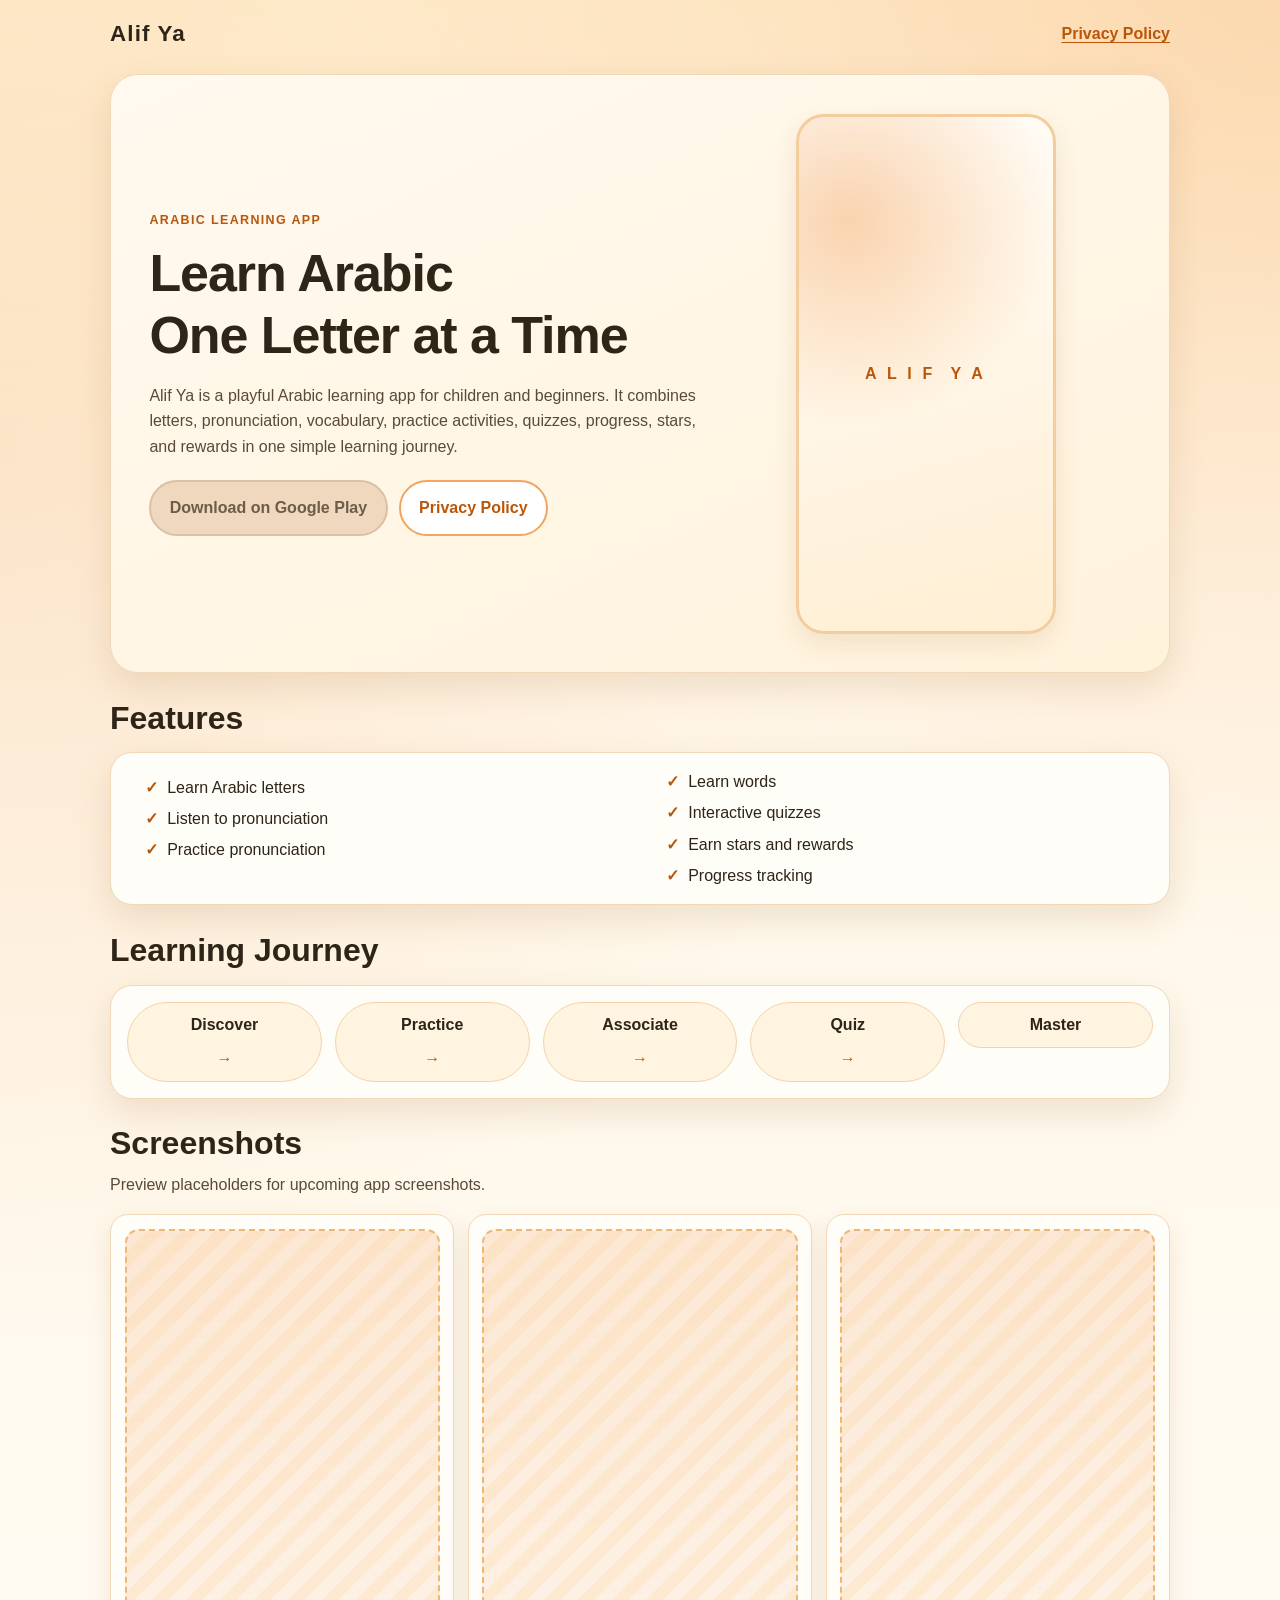
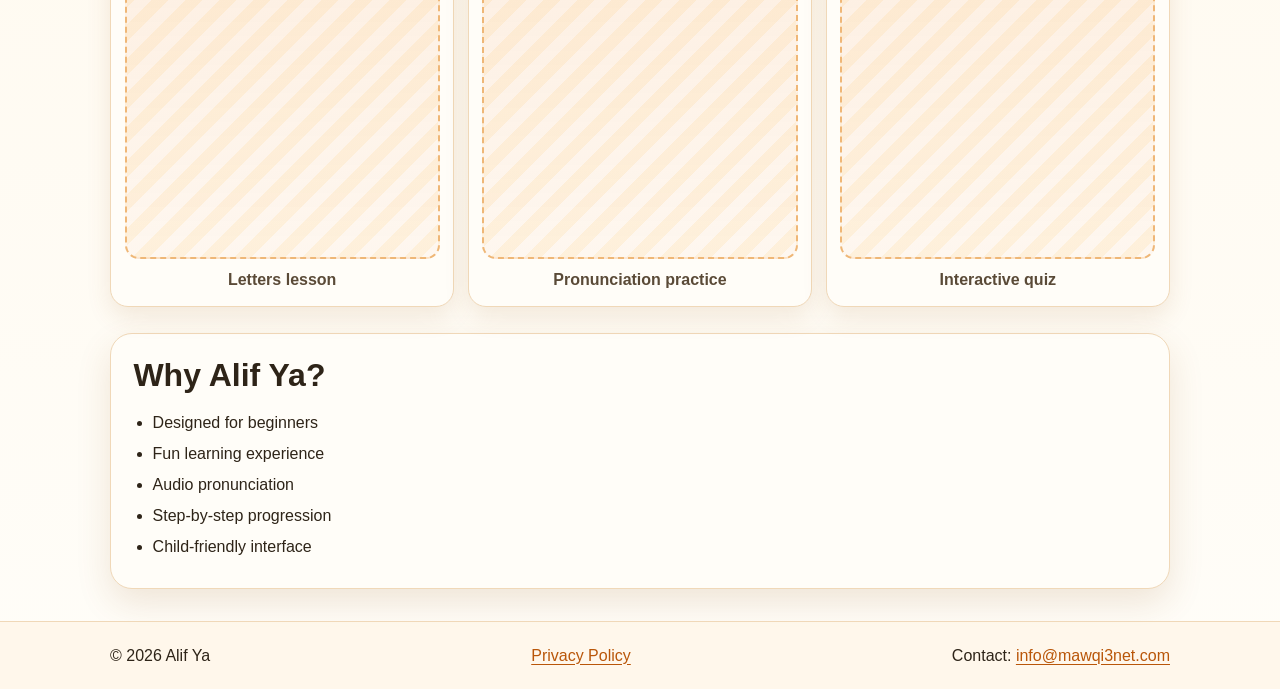
==== index.html @ b018ef52 "Create Alif Ya marketing website" ====
<!doctype html>
<html lang="en">
  <head>
    <meta charset="UTF-8" />
    <meta name="viewport" content="width=device-width, initial-scale=1" />
    <title>Alif Ya | Learn Arabic One Letter at a Time</title>
    <meta
      name="description"
      content="Alif Ya is a playful Arabic learning app for children and beginners with letters, pronunciation, words, quizzes, progress tracking, and rewards."
    />
    <meta name="robots" content="index, follow" />
    <link rel="canonical" href="https://alifya.mawqi3net.com/" />
    <link rel="icon" href="favicon.ico" sizes="any" />

    <meta property="og:type" content="website" />
    <meta property="og:title" content="Alif Ya | Learn Arabic One Letter at a Time" />
    <meta
      property="og:description"
      content="A friendly Arabic learning app for children and beginners with pronunciation, practice, quizzes, and rewards."
    />
    <meta property="og:url" content="https://alifya.mawqi3net.com/" />
    <meta property="og:site_name" content="Alif Ya" />

    <meta name="twitter:card" content="summary" />
    <meta name="twitter:title" content="Alif Ya | Learn Arabic One Letter at a Time" />
    <meta
      name="twitter:description"
      content="Learn Arabic through letters, words, pronunciation, and fun quizzes with Alif Ya."
    />

    <script type="application/ld+json">
      {
        "@context": "https://schema.org",
        "@type": "Organization",
        "name": "Alif Ya",
        "url": "https://alifya.mawqi3net.com/",
        "email": "info@mawqi3net.com"
      }
    </script>

    <link rel="stylesheet" href="styles.css" />
  </head>
  <body>
    <a class="skip-link" href="#main-content">Skip to main content</a>

    <header class="site-header" aria-label="Site header">
      <div class="container header-inner">
        <p class="brand">Alif Ya</p>
        <nav aria-label="Primary">
          <a class="text-link" href="privacy-policy/">Privacy Policy</a>
        </nav>
      </div>
    </header>

    <main id="main-content">
      <section class="hero container" aria-labelledby="hero-title">
        <div class="hero-grid">
          <div>
            <p class="eyebrow">Arabic Learning App</p>
            <h1 id="hero-title">Learn Arabic<br />One Letter at a Time</h1>
            <p class="hero-copy">
              Alif Ya is a playful Arabic learning app for children and beginners. It combines
              letters, pronunciation, vocabulary, practice activities, quizzes, progress, stars,
              and rewards in one simple learning journey.
            </p>
            <div class="cta-row" aria-label="Primary actions">
              <!-- Replace href="#" with the final Google Play URL when it becomes publicly available. -->
              <a class="button button-primary button-disabled" href="#" aria-disabled="true"
                >Download on Google Play</a
              >
              <a class="button button-secondary" href="privacy-policy/">Privacy Policy</a>
            </div>
          </div>
          <div class="hero-art" aria-hidden="true">
            <div class="phone-mockup">
              <p>A L I F&nbsp;&nbsp;Y A</p>
            </div>
          </div>
        </div>
      </section>

      <section class="section container" aria-labelledby="features-title">
        <h2 id="features-title">Features</h2>
        <ul class="feature-grid">
          <li>Learn Arabic letters</li>
          <li>Listen to pronunciation</li>
          <li>Practice pronunciation</li>
          <li>Learn words</li>
          <li>Interactive quizzes</li>
          <li>Earn stars and rewards</li>
          <li>Progress tracking</li>
        </ul>
      </section>

      <section class="section container" aria-labelledby="journey-title">
        <h2 id="journey-title">Learning Journey</h2>
        <ol class="journey-flow" aria-label="Learning journey flow">
          <li>Discover</li>
          <li>Practice</li>
          <li>Associate</li>
          <li>Quiz</li>
          <li>Master</li>
        </ol>
      </section>

      <section class="section container" aria-labelledby="screenshots-title">
        <h2 id="screenshots-title">Screenshots</h2>
        <p class="section-copy">Preview placeholders for upcoming app screenshots.</p>
        <div class="shots-grid">
          <figure class="shot-card">
            <div class="shot-placeholder" role="img" aria-label="Lesson screen placeholder"></div>
            <figcaption>Letters lesson</figcaption>
          </figure>
          <figure class="shot-card">
            <div
              class="shot-placeholder"
              role="img"
              aria-label="Pronunciation practice screen placeholder"
            ></div>
            <figcaption>Pronunciation practice</figcaption>
          </figure>
          <figure class="shot-card">
            <div class="shot-placeholder" role="img" aria-label="Quiz screen placeholder"></div>
            <figcaption>Interactive quiz</figcaption>
          </figure>
        </div>
      </section>

      <section class="section container" aria-labelledby="why-title">
        <div class="card">
          <h2 id="why-title">Why Alif Ya?</h2>
          <ul class="privacy-list">
            <li>Designed for beginners</li>
            <li>Fun learning experience</li>
            <li>Audio pronunciation</li>
            <li>Step-by-step progression</li>
            <li>Child-friendly interface</li>
          </ul>
        </div>
      </section>
    </main>

    <footer class="site-footer">
      <div class="container footer-inner">
        <p>&copy; 2026 Alif Ya</p>
        <p><a href="privacy-policy/">Privacy Policy</a></p>
        <p>Contact: <a href="mailto:info@mawqi3net.com">info@mawqi3net.com</a></p>
      </div>
    </footer>
  </body>
</html>
---- styles.css ----
:root {
  --cream: #fff7e8;
  --cream-strong: #ffefd1;
  --orange: #e77c22;
  --orange-deep: #b95609;
  --orange-soft: #f3a45f;
  --ink: #2e2418;
  --ink-soft: #5a4a37;
  --card: #fffdf8;
  --border: #f0d8b8;
  --focus: #0f6d60;
  --shadow: 0 14px 35px rgba(145, 87, 30, 0.14);
  --shadow-soft: 0 10px 25px rgba(145, 87, 30, 0.12);
  --radius: 22px;
}

* {
  box-sizing: border-box;
}

html,
body {
  margin: 0;
  padding: 0;
}

body {
  font-family: "Trebuchet MS", "Segoe UI", "Gill Sans", "Verdana", sans-serif;
  color: var(--ink);
  background:
    radial-gradient(circle at 100% 0%, rgba(243, 164, 95, 0.3), transparent 36%),
    radial-gradient(circle at 0% 20%, rgba(231, 124, 34, 0.14), transparent 40%),
    linear-gradient(180deg, var(--cream-strong) 0%, var(--cream) 26%, #fffdf8 100%);
  line-height: 1.6;
}

a {
  color: var(--orange-deep);
  text-underline-offset: 3px;
}

a:focus-visible,
button:focus-visible {
  outline: 3px solid var(--focus);
  outline-offset: 3px;
  border-radius: 8px;
}

.skip-link {
  position: absolute;
  left: 0.5rem;
  top: -100%;
  background: #ffffff;
  color: var(--ink);
  padding: 0.65rem 0.9rem;
  border-radius: 0.7rem;
  box-shadow: var(--shadow);
  z-index: 1000;
}

.skip-link:focus {
  top: 0.5rem;
}

.container {
  width: min(1060px, 92vw);
  margin: 0 auto;
}

.site-header {
  padding: 1rem 0;
}

.header-inner {
  display: flex;
  align-items: center;
  justify-content: space-between;
  gap: 1rem;
}

.brand {
  margin: 0;
  font-size: 1.4rem;
  font-weight: 800;
  letter-spacing: 0.05em;
}

.text-link {
  font-weight: 600;
}

.hero {
  background: linear-gradient(155deg, #fff9ef 0%, #fff3dc 100%);
  border: 1px solid var(--border);
  box-shadow: var(--shadow);
  border-radius: calc(var(--radius) + 6px);
  padding: 2rem 1.1rem;
  margin-top: 0.4rem;
  animation: rise 520ms ease-out;
}

.hero-grid {
  display: grid;
  gap: 1rem;
}

.eyebrow {
  margin: 0;
  text-transform: uppercase;
  letter-spacing: 0.11em;
  font-size: 0.78rem;
  font-weight: 700;
  color: var(--orange-deep);
}

h1,
h2 {
  line-height: 1.2;
  margin: 0;
}

h1 {
  margin-top: 0.65rem;
  font-size: clamp(2rem, 7vw, 3.25rem);
  letter-spacing: -0.02em;
}

h2 {
  font-size: clamp(1.45rem, 4vw, 2rem);
}

.hero-copy {
  margin-top: 1rem;
  color: var(--ink-soft);
  max-width: 67ch;
}

.cta-row {
  margin-top: 1.3rem;
  display: flex;
  flex-direction: column;
  gap: 0.7rem;
}

.button {
  display: inline-flex;
  justify-content: center;
  align-items: center;
  border-radius: 999px;
  padding: 0.82rem 1.15rem;
  font-weight: 700;
  text-decoration: none;
  border: 2px solid transparent;
  transition: transform 140ms ease, box-shadow 140ms ease;
}

.button:hover {
  transform: translateY(-1px);
}

.button-primary {
  color: #ffffff;
  background: linear-gradient(135deg, var(--orange) 0%, var(--orange-deep) 100%);
  box-shadow: 0 10px 24px rgba(183, 86, 9, 0.28);
}

.button-secondary {
  border-color: var(--orange-soft);
  background: #ffffff;
  color: var(--orange-deep);
}

.button-disabled {
  background: #efd8be;
  color: #6d5c49;
  border-color: #dac1a5;
  box-shadow: none;
  pointer-events: none;
  cursor: not-allowed;
}

.section {
  margin-top: 1.6rem;
}

.feature-grid,
.privacy-list {
  margin: 0.95rem 0 0;
  padding-left: 1.2rem;
}

.feature-grid li,
.privacy-list li {
  margin: 0.35rem 0;
}

.feature-grid {
  background: var(--card);
  border: 1px solid var(--border);
  border-radius: var(--radius);
  box-shadow: var(--shadow);
  padding: 1rem 1rem 1rem 2rem;
}

.feature-grid li {
  list-style: none;
  position: relative;
  padding-left: 0.15rem;
  break-inside: avoid;
}

.feature-grid li::before {
  content: "✓";
  color: var(--orange-deep);
  font-weight: 800;
  margin-right: 0.55rem;
}

.section-copy {
  margin-top: 0.6rem;
  color: var(--ink-soft);
}

.card {
  background: var(--card);
  border: 1px solid var(--border);
  border-radius: var(--radius);
  box-shadow: var(--shadow);
  padding: 1.15rem;
}

.card p {
  color: var(--ink-soft);
  margin: 0.75rem 0 0;
}

.journey-flow {
  margin: 0.95rem 0 0;
  padding: 1rem;
  list-style: none;
  background: var(--card);
  border: 1px solid var(--border);
  border-radius: var(--radius);
  box-shadow: var(--shadow);
  display: grid;
  gap: 0.5rem;
}

.journey-flow li {
  text-align: center;
  font-weight: 700;
  background: #fff4df;
  border: 1px solid #f2d3ad;
  border-radius: 999px;
  padding: 0.6rem 0.8rem;
}

.journey-flow li:not(:last-child)::after {
  content: "↓";
  display: block;
  color: var(--orange-deep);
  margin-top: 0.45rem;
  font-size: 1rem;
}

.hero-art {
  display: grid;
  place-items: center;
}

.phone-mockup {
  width: min(260px, 78%);
  aspect-ratio: 10 / 20;
  border-radius: 28px;
  border: 3px solid #f3cd9e;
  background:
    radial-gradient(circle at 20% 20%, rgba(243, 164, 95, 0.45), transparent 45%),
    linear-gradient(165deg, #fffdf9, #ffefd4);
  box-shadow: var(--shadow-soft);
  display: grid;
  place-items: center;
}

.phone-mockup p {
  margin: 0;
  color: var(--orange-deep);
  font-weight: 800;
  letter-spacing: 0.2em;
}

.shots-grid {
  margin-top: 1rem;
  display: grid;
  gap: 0.85rem;
}

.shot-card {
  margin: 0;
  background: var(--card);
  border: 1px solid var(--border);
  box-shadow: var(--shadow-soft);
  border-radius: 18px;
  padding: 0.85rem;
}

.shot-placeholder {
  width: 100%;
  aspect-ratio: 9 / 18;
  border-radius: 14px;
  border: 2px dashed #efb777;
  background:
    linear-gradient(180deg, rgba(243, 164, 95, 0.25), rgba(243, 164, 95, 0.08)),
    repeating-linear-gradient(
      -45deg,
      rgba(255, 255, 255, 0.5),
      rgba(255, 255, 255, 0.5) 12px,
      rgba(255, 245, 227, 0.85) 12px,
      rgba(255, 245, 227, 0.85) 24px
    );
}

.shot-card figcaption {
  margin-top: 0.5rem;
  font-weight: 700;
  color: var(--ink-soft);
  text-align: center;
}

.site-footer {
  margin-top: 2rem;
  border-top: 1px solid var(--border);
  background: rgba(255, 247, 232, 0.78);
}

.footer-inner {
  padding: 1.3rem 0;
  display: grid;
  gap: 0.22rem;
}

.footer-inner p {
  margin: 0;
}

.policy-main {
  padding-top: 0.45rem;
  padding-bottom: 1.2rem;
}

.policy-intro {
  margin-top: 0.5rem;
}

.policy-meta {
  display: inline-block;
  margin-top: 0.6rem;
  font-weight: 700;
  color: var(--orange-deep);
}

.policy-section {
  margin-top: 1rem;
}

@media (min-width: 760px) {
  .hero {
    padding: 2.4rem;
  }

  .hero-grid {
    grid-template-columns: 1.15fr 0.85fr;
    align-items: center;
  }

  .cta-row {
    flex-direction: row;
    flex-wrap: wrap;
    align-items: center;
  }

  .feature-grid {
    columns: 2;
    column-gap: 2rem;
  }

  .journey-flow {
    grid-template-columns: repeat(5, 1fr);
    gap: 0.8rem;
    align-items: start;
  }

  .journey-flow li:not(:last-child)::after {
    content: "→";
    margin-top: 0.5rem;
  }

  .shots-grid {
    grid-template-columns: repeat(3, minmax(0, 1fr));
  }

  .card {
    padding: 1.4rem;
  }

  .footer-inner {
    grid-template-columns: repeat(3, auto);
    justify-content: space-between;
    gap: 1rem;
  }
}

@keyframes rise {
  from {
    transform: translateY(7px);
    opacity: 0;
  }
  to {
    transform: translateY(0);
    opacity: 1;
  }
}
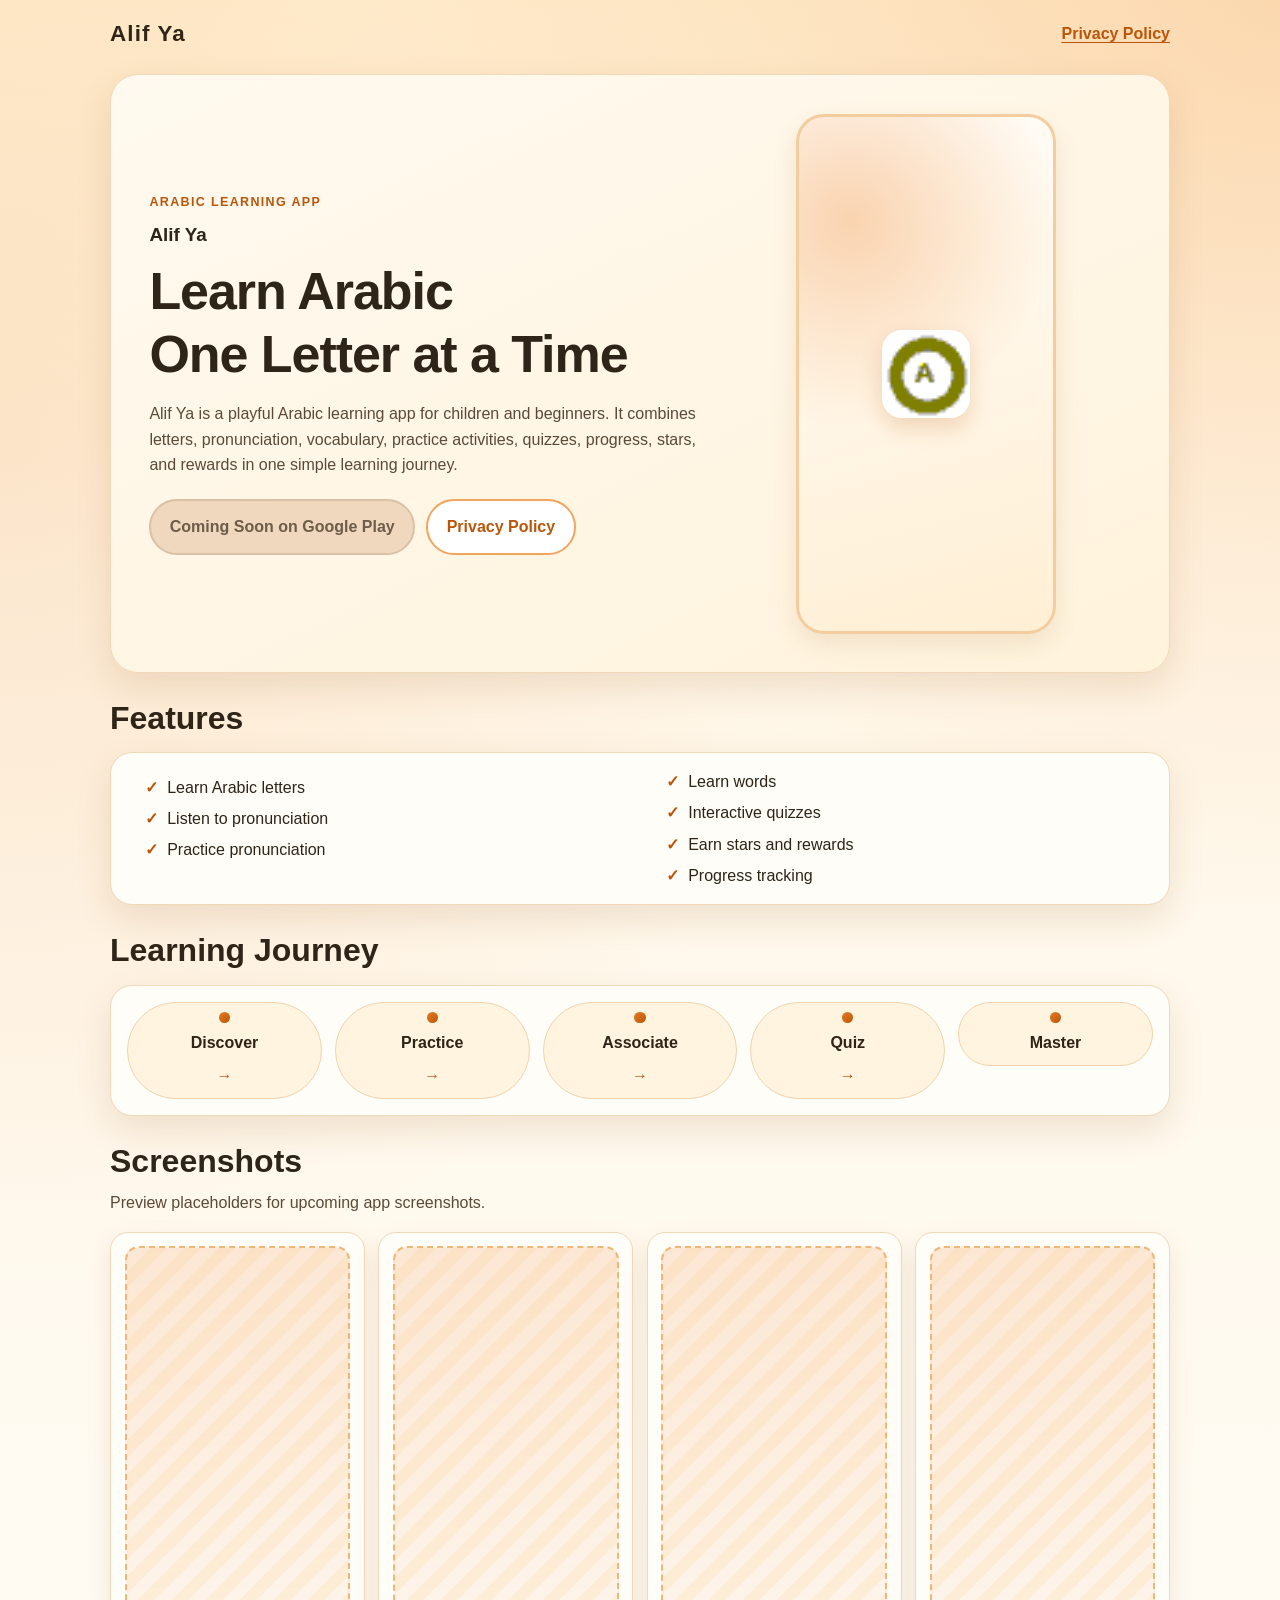
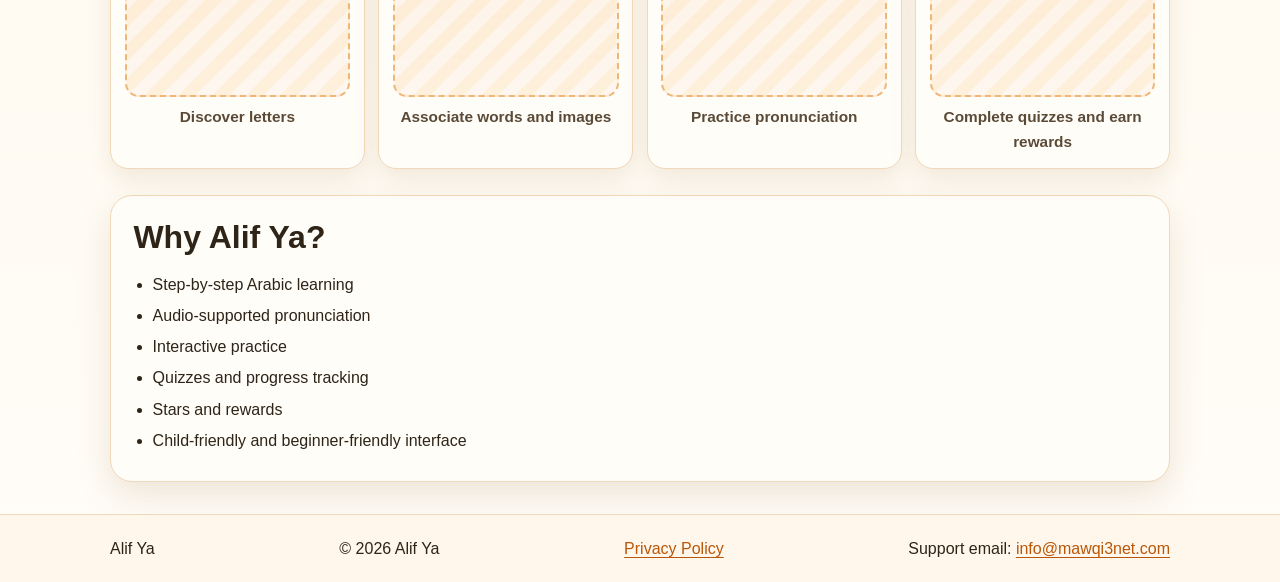
==== commit e169e813: "Polish Alif Ya website and finalize privacy policy" ====
--- a/index.html
+++ b/index.html
@@ -57,6 +57,7 @@
         <div class="hero-grid">
           <div>
             <p class="eyebrow">Arabic Learning App</p>
+            <p class="hero-app-name">Alif Ya</p>
             <h1 id="hero-title">Learn Arabic<br />One Letter at a Time</h1>
             <p class="hero-copy">
               Alif Ya is a playful Arabic learning app for children and beginners. It combines
@@ -64,16 +65,17 @@
               and rewards in one simple learning journey.
             </p>
             <div class="cta-row" aria-label="Primary actions">
-              <!-- Replace href="#" with the final Google Play URL when it becomes publicly available. -->
+              <!-- Replace href="#" with the approved final Google Play URL when public release is ready. -->
               <a class="button button-primary button-disabled" href="#" aria-disabled="true"
-                >Download on Google Play</a
+                >Coming Soon on Google Play</a
               >
               <a class="button button-secondary" href="privacy-policy/">Privacy Policy</a>
             </div>
           </div>
-          <div class="hero-art" aria-hidden="true">
-            <div class="phone-mockup">
-              <p>A L I F&nbsp;&nbsp;Y A</p>
+          <div class="hero-art">
+            <div class="phone-mockup" role="img" aria-label="Alif Ya app icon in a phone frame">
+              <img class="app-icon" src="favicon.ico" alt="Alif Ya app icon" />
+              <!-- Replace favicon.ico with the final app icon file when available. -->
             </div>
           </div>
         </div>
@@ -108,20 +110,28 @@
         <p class="section-copy">Preview placeholders for upcoming app screenshots.</p>
         <div class="shots-grid">
           <figure class="shot-card">
-            <div class="shot-placeholder" role="img" aria-label="Lesson screen placeholder"></div>
-            <figcaption>Letters lesson</figcaption>
+            <!-- Replace this placeholder with a real screenshot image when available. -->
+            <div class="shot-placeholder" role="img" aria-label="Discover letters screen placeholder"></div>
+            <figcaption>Discover letters</figcaption>
           </figure>
           <figure class="shot-card">
+            <!-- Replace this placeholder with a real screenshot image when available. -->
             <div
               class="shot-placeholder"
               role="img"
-              aria-label="Pronunciation practice screen placeholder"
+              aria-label="Associate words and images screen placeholder"
             ></div>
-            <figcaption>Pronunciation practice</figcaption>
+            <figcaption>Associate words and images</figcaption>
           </figure>
           <figure class="shot-card">
-            <div class="shot-placeholder" role="img" aria-label="Quiz screen placeholder"></div>
-            <figcaption>Interactive quiz</figcaption>
+            <!-- Replace this placeholder with a real screenshot image when available. -->
+            <div class="shot-placeholder" role="img" aria-label="Practice pronunciation screen placeholder"></div>
+            <figcaption>Practice pronunciation</figcaption>
+          </figure>
+          <figure class="shot-card">
+            <!-- Replace this placeholder with a real screenshot image when available. -->
+            <div class="shot-placeholder" role="img" aria-label="Complete quizzes and earn rewards screen placeholder"></div>
+            <figcaption>Complete quizzes and earn rewards</figcaption>
           </figure>
         </div>
       </section>
@@ -130,11 +140,12 @@
         <div class="card">
           <h2 id="why-title">Why Alif Ya?</h2>
           <ul class="privacy-list">
-            <li>Designed for beginners</li>
-            <li>Fun learning experience</li>
-            <li>Audio pronunciation</li>
-            <li>Step-by-step progression</li>
-            <li>Child-friendly interface</li>
+            <li>Step-by-step Arabic learning</li>
+            <li>Audio-supported pronunciation</li>
+            <li>Interactive practice</li>
+            <li>Quizzes and progress tracking</li>
+            <li>Stars and rewards</li>
+            <li>Child-friendly and beginner-friendly interface</li>
           </ul>
         </div>
       </section>
@@ -142,9 +153,10 @@
 
     <footer class="site-footer">
       <div class="container footer-inner">
+        <p>Alif Ya</p>
         <p>&copy; 2026 Alif Ya</p>
         <p><a href="privacy-policy/">Privacy Policy</a></p>
-        <p>Contact: <a href="mailto:info@mawqi3net.com">info@mawqi3net.com</a></p>
+        <p>Support email: <a href="mailto:info@mawqi3net.com">info@mawqi3net.com</a></p>
       </div>
     </footer>
   </body>
--- a/styles.css
+++ b/styles.css
@@ -113,6 +113,13 @@
   color: var(--orange-deep);
 }
 
+.hero-app-name {
+  margin: 0.45rem 0 0;
+  font-size: 1.18rem;
+  font-weight: 800;
+  color: var(--ink);
+}
+
 h1,
 h2 {
   line-height: 1.2;
@@ -255,6 +262,16 @@
   padding: 0.6rem 0.8rem;
 }
 
+.journey-flow li::before {
+  content: "";
+  display: block;
+  width: 0.7rem;
+  height: 0.7rem;
+  margin: 0 auto 0.4rem;
+  border-radius: 50%;
+  background: linear-gradient(135deg, var(--orange) 0%, var(--orange-deep) 100%);
+}
+
 .journey-flow li:not(:last-child)::after {
   content: "↓";
   display: block;
@@ -281,17 +298,18 @@
   place-items: center;
 }
 
-.phone-mockup p {
-  margin: 0;
-  color: var(--orange-deep);
-  font-weight: 800;
-  letter-spacing: 0.2em;
+.app-icon {
+  width: 88px;
+  height: 88px;
+  border-radius: 20px;
+  box-shadow: 0 10px 22px rgba(185, 86, 9, 0.2);
 }
 
 .shots-grid {
   margin-top: 1rem;
   display: grid;
   gap: 0.85rem;
+  grid-template-columns: repeat(2, minmax(0, 1fr));
 }
 
 .shot-card {
@@ -324,6 +342,7 @@
   font-weight: 700;
   color: var(--ink-soft);
   text-align: center;
+  font-size: 0.96rem;
 }
 
 .site-footer {
@@ -395,7 +414,7 @@
   }
 
   .shots-grid {
-    grid-template-columns: repeat(3, minmax(0, 1fr));
+    grid-template-columns: repeat(4, minmax(0, 1fr));
   }
 
   .card {
@@ -403,9 +422,15 @@
   }
 
   .footer-inner {
-    grid-template-columns: repeat(3, auto);
+    grid-template-columns: repeat(4, auto);
     justify-content: space-between;
     gap: 1rem;
+  }
+}
+
+@media (max-width: 500px) {
+  .shots-grid {
+    grid-template-columns: 1fr;
   }
 }
 
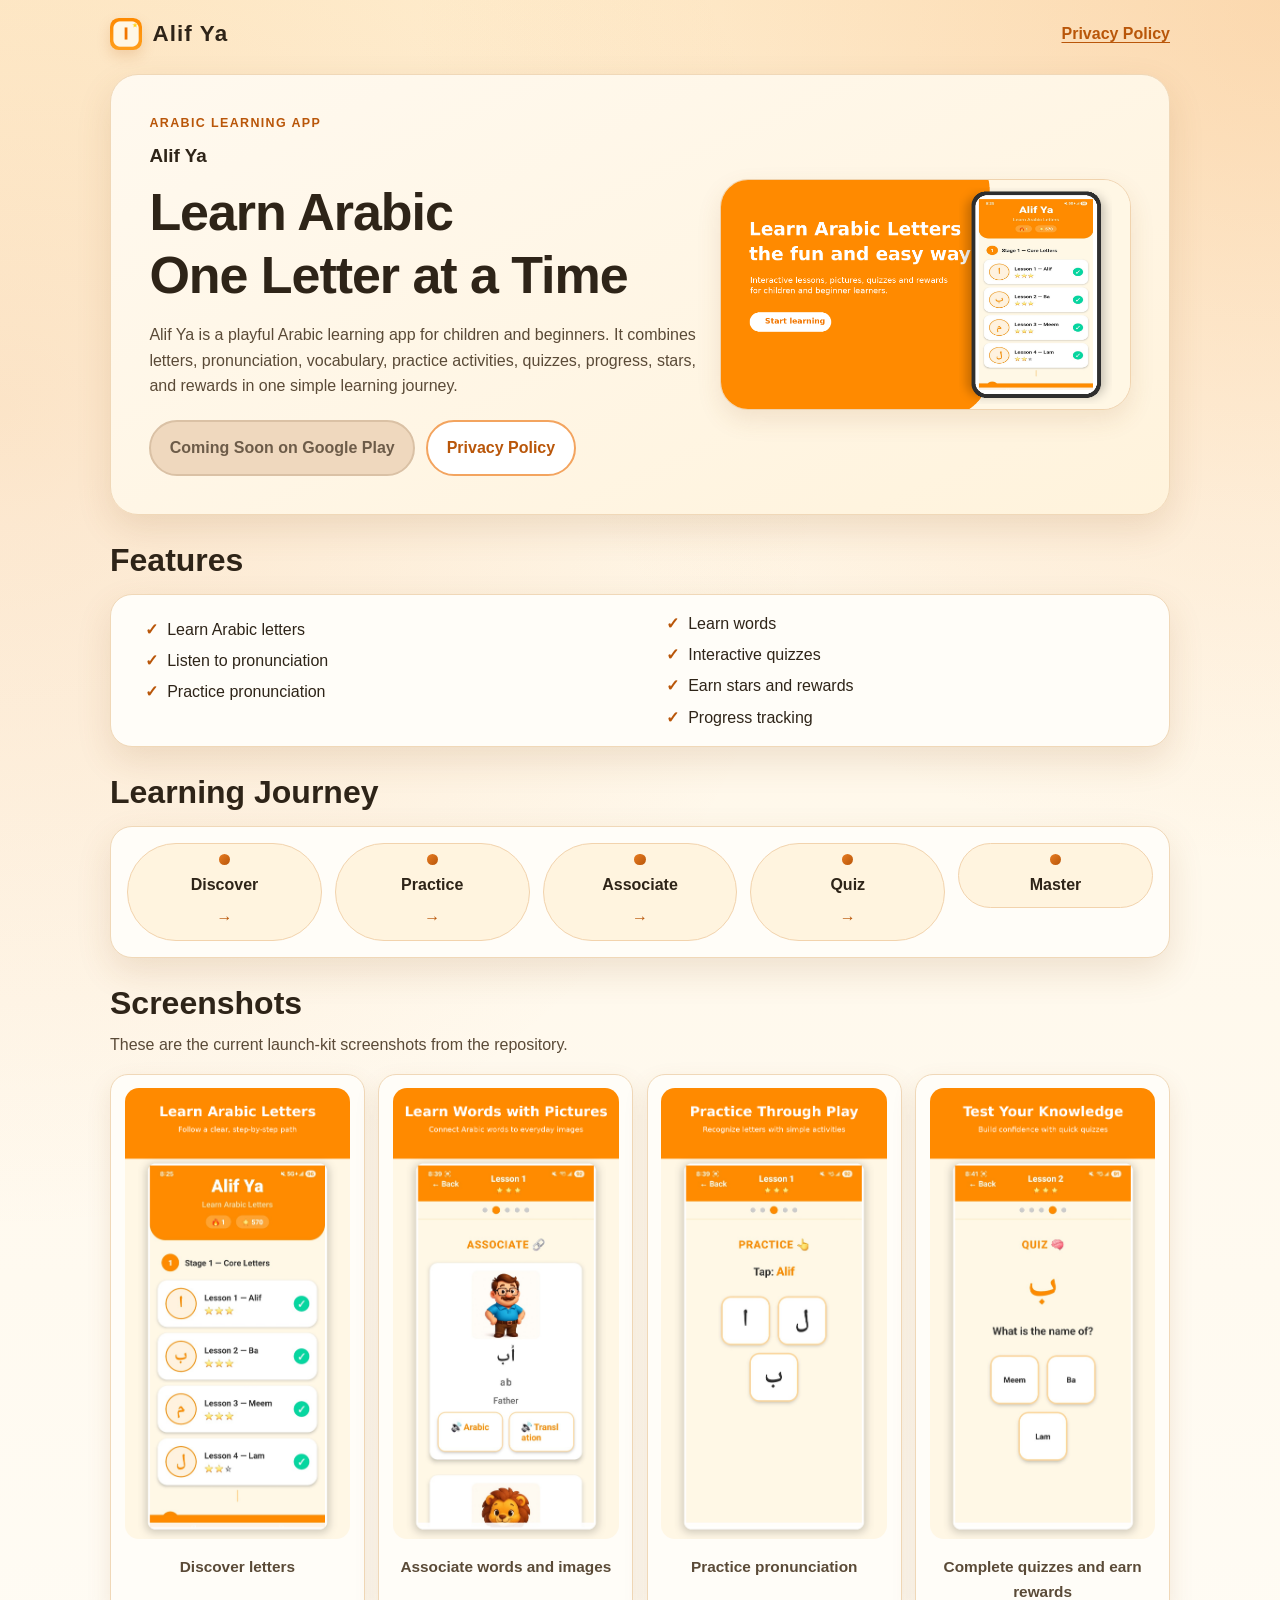
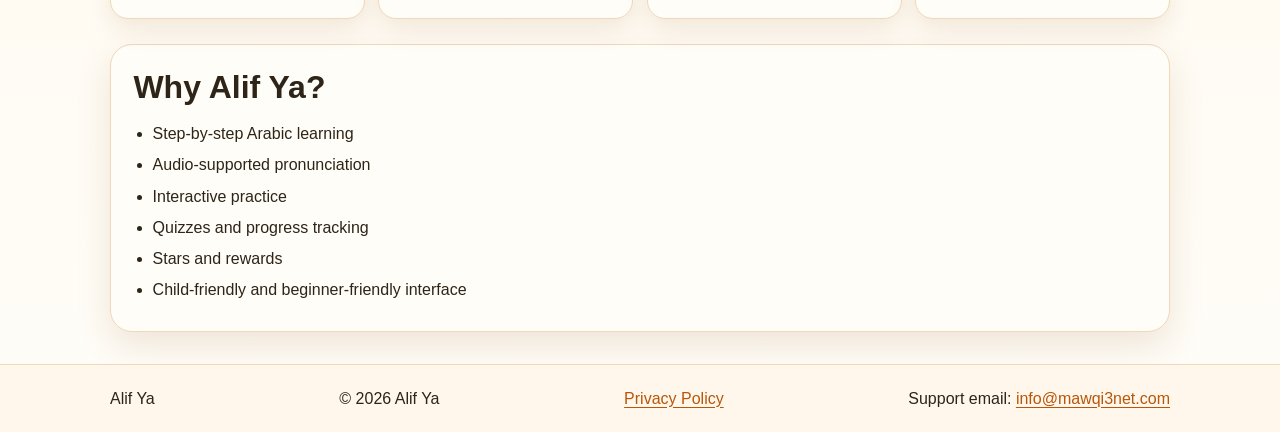
==== commit f9150067: "Simplify Alif Ya image asset paths" ====
--- a/index.html
+++ b/index.html
@@ -45,7 +45,10 @@
 
     <header class="site-header" aria-label="Site header">
       <div class="container header-inner">
-        <p class="brand">Alif Ya</p>
+        <div class="brand-lockup" aria-label="Alif Ya">
+          <img class="brand-icon" src="assets/images/alif-ya-app-icon-512.png" alt="" aria-hidden="true" />
+          <p class="brand">Alif Ya</p>
+        </div>
         <nav aria-label="Primary">
           <a class="text-link" href="privacy-policy/">Privacy Policy</a>
         </nav>
@@ -73,9 +76,13 @@
             </div>
           </div>
           <div class="hero-art">
-            <div class="phone-mockup" role="img" aria-label="Alif Ya app icon in a phone frame">
-              <img class="app-icon" src="favicon.ico" alt="Alif Ya app icon" />
-              <!-- Replace favicon.ico with the final app icon file when available. -->
+            <div class="hero-visual-card">
+              <img
+                class="hero-visual-image"
+                src="assets/images/alif-ya-hero-banner-1600x900.png"
+                alt="Alif Ya hero banner showing the app and a learning screen"
+                loading="eager"
+              />
             </div>
           </div>
         </div>
@@ -107,30 +114,46 @@
 
       <section class="section container" aria-labelledby="screenshots-title">
         <h2 id="screenshots-title">Screenshots</h2>
-        <p class="section-copy">Preview placeholders for upcoming app screenshots.</p>
+        <p class="section-copy">These are the current launch-kit screenshots from the repository.</p>
         <div class="shots-grid">
           <figure class="shot-card">
-            <!-- Replace this placeholder with a real screenshot image when available. -->
-            <div class="shot-placeholder" role="img" aria-label="Discover letters screen placeholder"></div>
+            <img
+              class="shot-image"
+              src="assets/images/phone-screenshot-01.png"
+              alt="Discover letters screen showing the first lesson flow"
+              loading="lazy"
+              decoding="async"
+            />
             <figcaption>Discover letters</figcaption>
           </figure>
           <figure class="shot-card">
-            <!-- Replace this placeholder with a real screenshot image when available. -->
-            <div
-              class="shot-placeholder"
-              role="img"
-              aria-label="Associate words and images screen placeholder"
-            ></div>
+            <img
+              class="shot-image"
+              src="assets/images/phone-screenshot-02.png"
+              alt="Associate words and images screen"
+              loading="lazy"
+              decoding="async"
+            />
             <figcaption>Associate words and images</figcaption>
           </figure>
           <figure class="shot-card">
-            <!-- Replace this placeholder with a real screenshot image when available. -->
-            <div class="shot-placeholder" role="img" aria-label="Practice pronunciation screen placeholder"></div>
+            <img
+              class="shot-image"
+              src="assets/images/phone-screenshot-03.png"
+              alt="Practice pronunciation screen"
+              loading="lazy"
+              decoding="async"
+            />
             <figcaption>Practice pronunciation</figcaption>
           </figure>
           <figure class="shot-card">
-            <!-- Replace this placeholder with a real screenshot image when available. -->
-            <div class="shot-placeholder" role="img" aria-label="Complete quizzes and earn rewards screen placeholder"></div>
+            <img
+              class="shot-image"
+              src="assets/images/phone-screenshot-04.png"
+              alt="Complete quizzes and earn rewards screen"
+              loading="lazy"
+              decoding="async"
+            />
             <figcaption>Complete quizzes and earn rewards</figcaption>
           </figure>
         </div>
--- a/styles.css
+++ b/styles.css
@@ -78,6 +78,20 @@
   gap: 1rem;
 }
 
+.brand-lockup {
+  display: inline-flex;
+  align-items: center;
+  gap: 0.65rem;
+}
+
+.brand-icon {
+  width: 2rem;
+  height: 2rem;
+  flex: 0 0 auto;
+  border-radius: 0.55rem;
+  box-shadow: 0 6px 14px rgba(185, 86, 9, 0.18);
+}
+
 .brand {
   margin: 0;
   font-size: 1.4rem;
@@ -285,24 +299,20 @@
   place-items: center;
 }
 
-.phone-mockup {
-  width: min(260px, 78%);
-  aspect-ratio: 10 / 20;
+.hero-visual-card {
+  width: 100%;
+  max-width: 540px;
   border-radius: 28px;
-  border: 3px solid #f3cd9e;
-  background:
-    radial-gradient(circle at 20% 20%, rgba(243, 164, 95, 0.45), transparent 45%),
-    linear-gradient(165deg, #fffdf9, #ffefd4);
+  overflow: hidden;
+  border: 1px solid #f0d3ae;
   box-shadow: var(--shadow-soft);
-  display: grid;
-  place-items: center;
-}
-
-.app-icon {
-  width: 88px;
-  height: 88px;
-  border-radius: 20px;
-  box-shadow: 0 10px 22px rgba(185, 86, 9, 0.2);
+  background: #fff7eb;
+}
+
+.hero-visual-image {
+  display: block;
+  width: 100%;
+  height: auto;
 }
 
 .shots-grid {
@@ -321,20 +331,12 @@
   padding: 0.85rem;
 }
 
-.shot-placeholder {
+.shot-image {
   width: 100%;
   aspect-ratio: 9 / 18;
   border-radius: 14px;
-  border: 2px dashed #efb777;
-  background:
-    linear-gradient(180deg, rgba(243, 164, 95, 0.25), rgba(243, 164, 95, 0.08)),
-    repeating-linear-gradient(
-      -45deg,
-      rgba(255, 255, 255, 0.5),
-      rgba(255, 255, 255, 0.5) 12px,
-      rgba(255, 245, 227, 0.85) 12px,
-      rgba(255, 245, 227, 0.85) 24px
-    );
+  object-fit: cover;
+  background: #fff5e4;
 }
 
 .shot-card figcaption {
@@ -391,6 +393,10 @@
     align-items: center;
   }
 
+  .hero-visual-card {
+    max-width: none;
+  }
+
   .cta-row {
     flex-direction: row;
     flex-wrap: wrap;
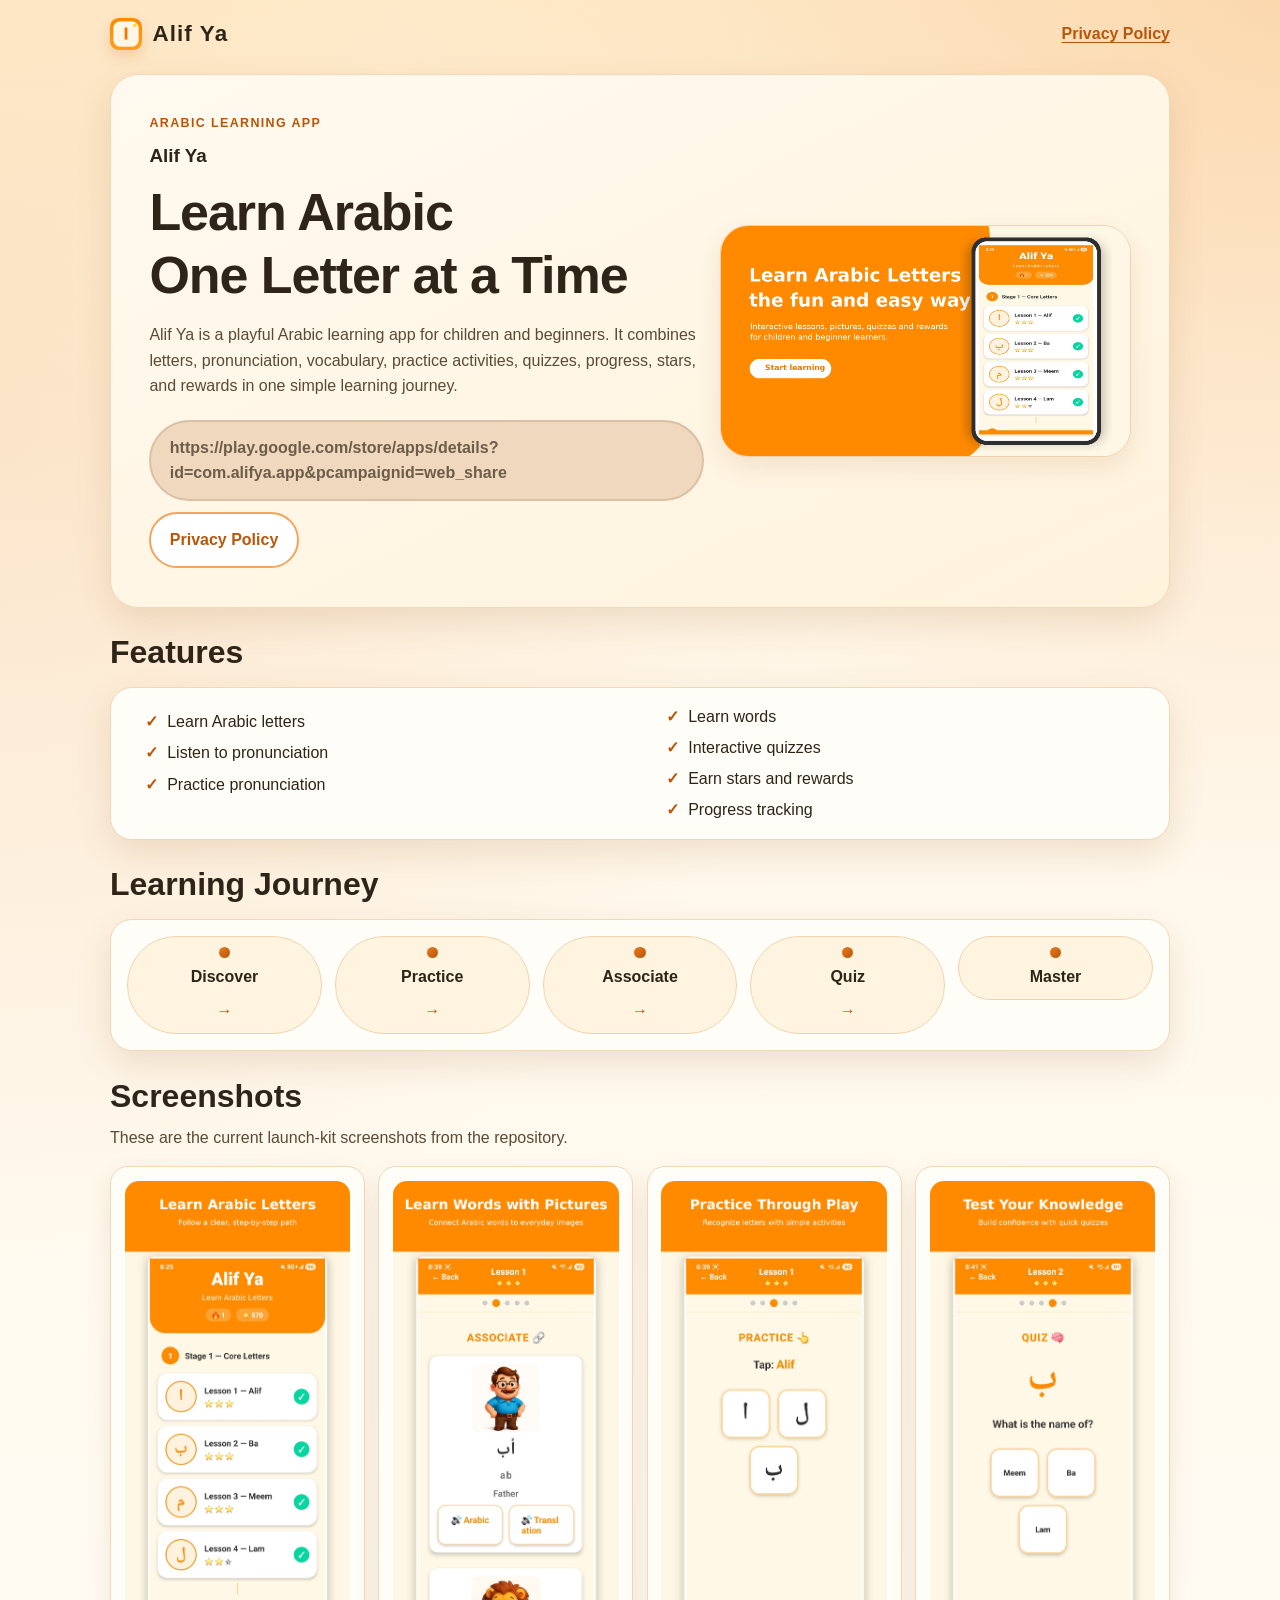
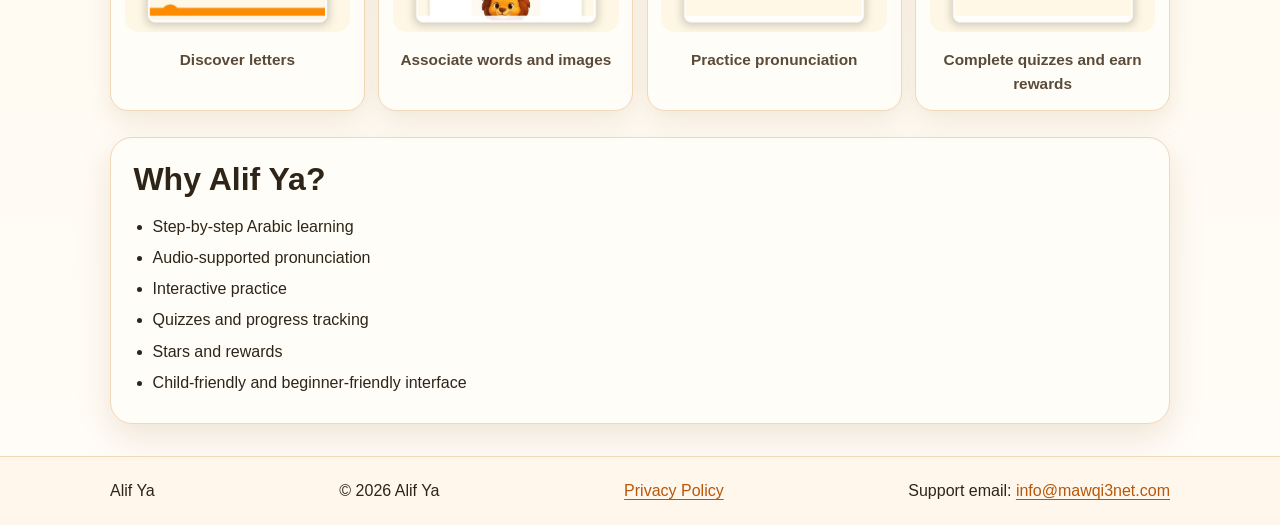
==== commit 3426d50a: "added app link https://play.google.com/store/apps/details?id=com.alifya.app&pcampaignid=web_share" ====
--- a/index.html
+++ b/index.html
@@ -70,7 +70,7 @@
             <div class="cta-row" aria-label="Primary actions">
               <!-- Replace href="#" with the approved final Google Play URL when public release is ready. -->
               <a class="button button-primary button-disabled" href="#" aria-disabled="true"
-                >Coming Soon on Google Play</a
+                >https://play.google.com/store/apps/details?id=com.alifya.app&pcampaignid=web_share</a
               >
               <a class="button button-secondary" href="privacy-policy/">Privacy Policy</a>
             </div>
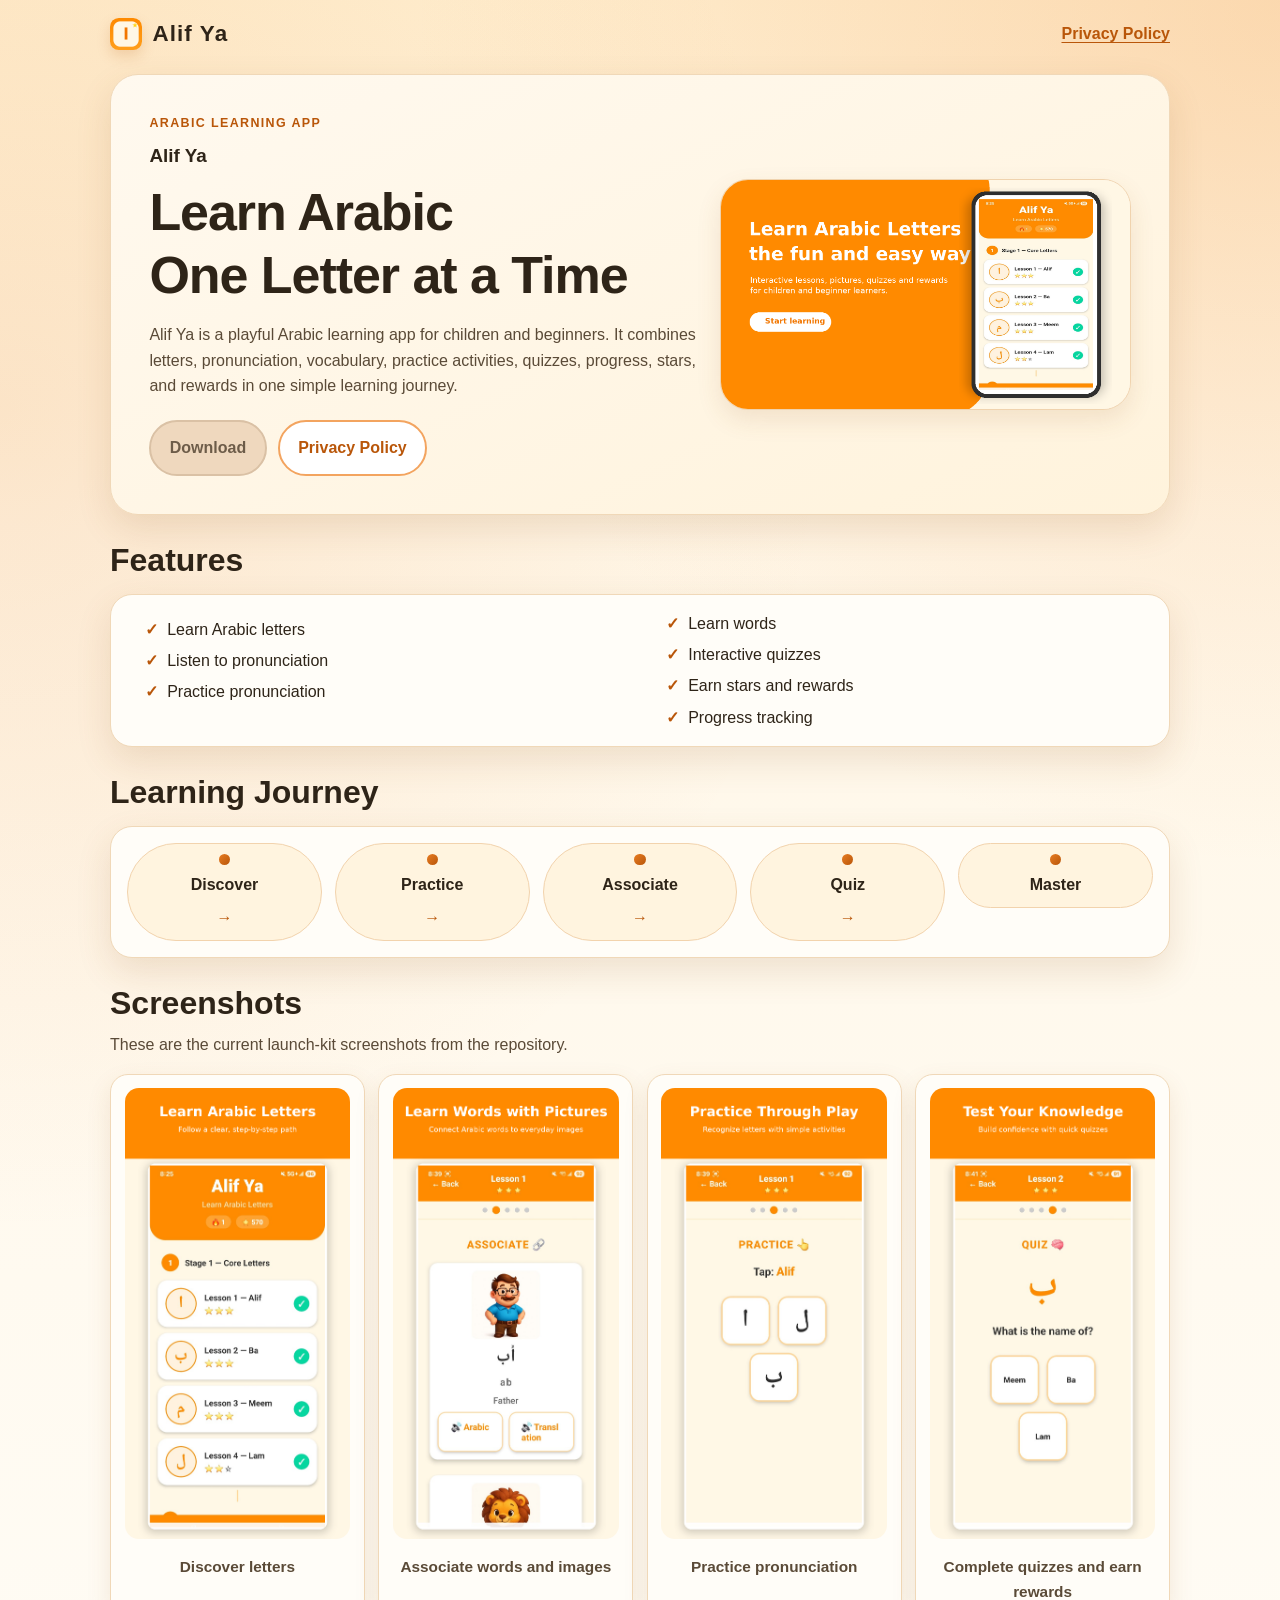
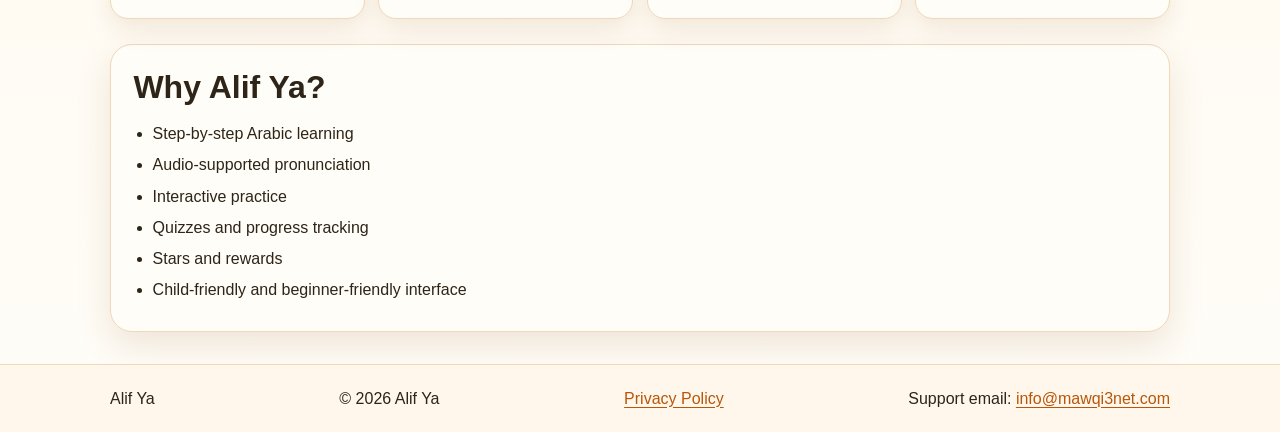
==== commit df2b45f1: "Update download link in index.html" ====
--- a/index.html
+++ b/index.html
@@ -69,8 +69,8 @@
             </p>
             <div class="cta-row" aria-label="Primary actions">
               <!-- Replace href="#" with the approved final Google Play URL when public release is ready. -->
-              <a class="button button-primary button-disabled" href="#" aria-disabled="true"
-                >https://play.google.com/store/apps/details?id=com.alifya.app&pcampaignid=web_share</a
+              <a class="button button-primary button-disabled" href="https://play.google.com/store/apps/details?id=com.alifya.app&pcampaignid=web_share" aria-disabled="true"
+                >Download</a
               >
               <a class="button button-secondary" href="privacy-policy/">Privacy Policy</a>
             </div>
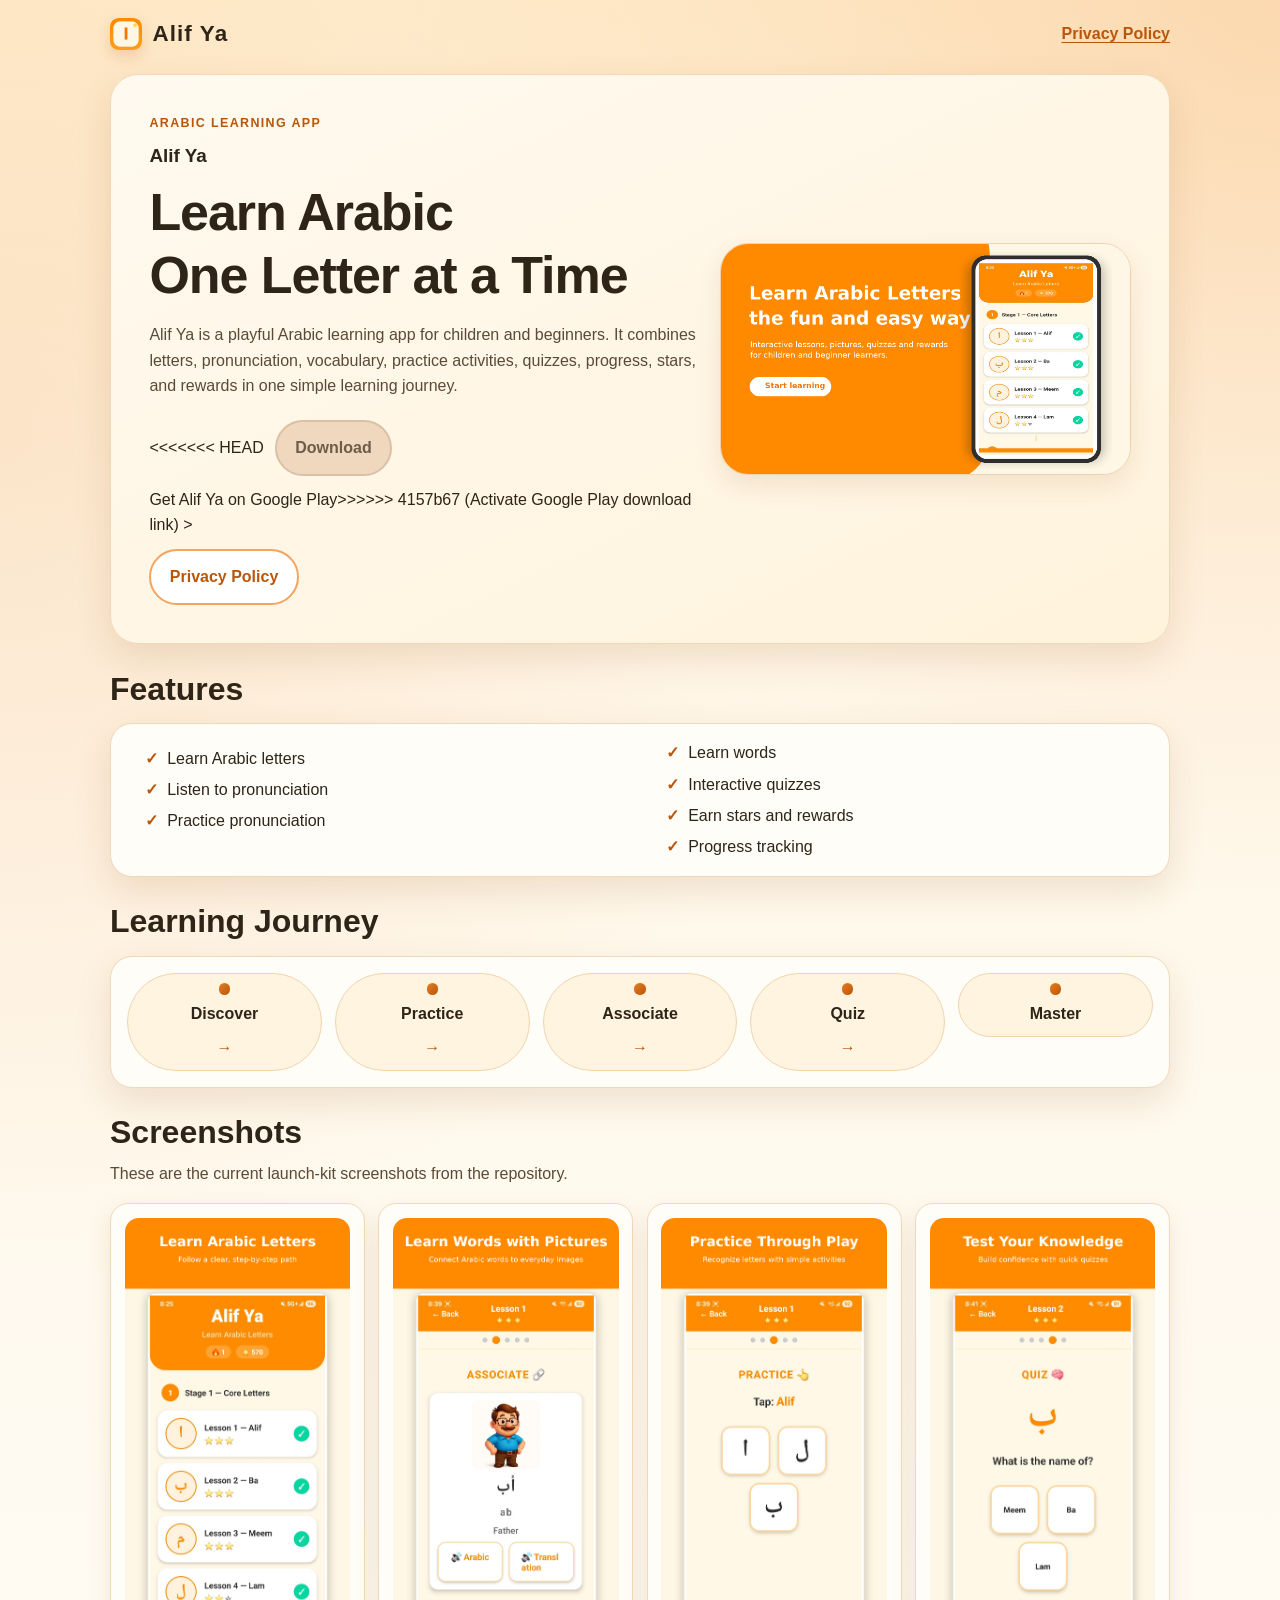
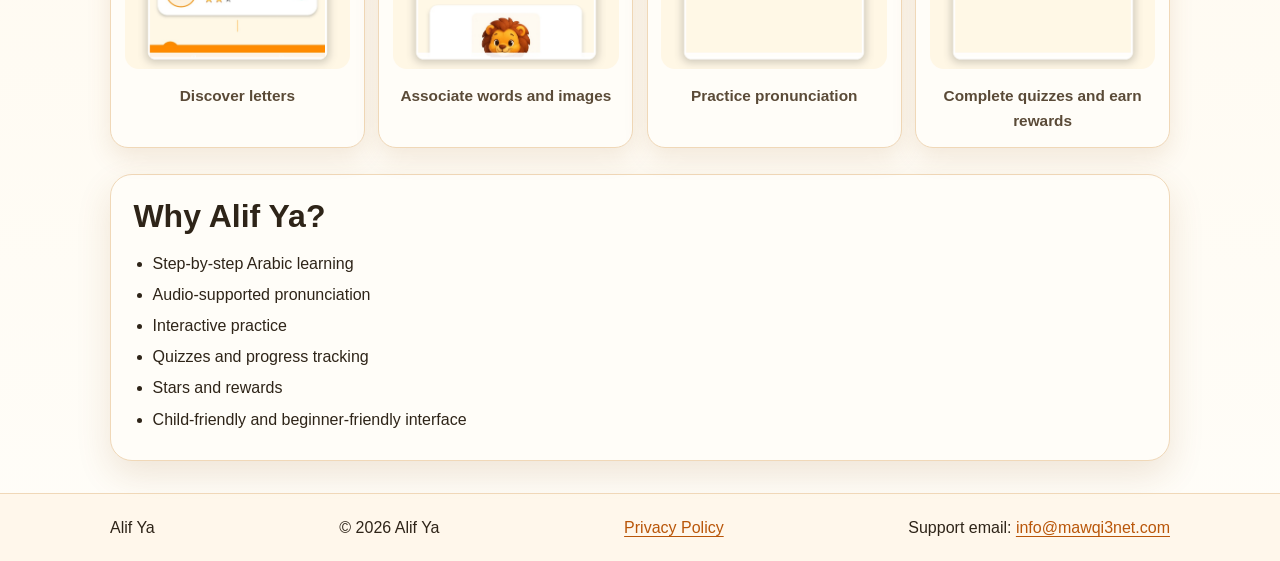
==== commit 0b04eec7: "Activate Google Play download link :w" ====
--- a/index.html
+++ b/index.html
@@ -68,9 +68,18 @@
               and rewards in one simple learning journey.
             </p>
             <div class="cta-row" aria-label="Primary actions">
+<<<<<<< HEAD
               <!-- Replace href="#" with the approved final Google Play URL when public release is ready. -->
               <a class="button button-primary button-disabled" href="https://play.google.com/store/apps/details?id=com.alifya.app&pcampaignid=web_share" aria-disabled="true"
                 >Download</a
+=======
+              <a
+                class="button button-primary"
+                href="https://play.google.com/store/apps/details?id=com.alifya.app"
+                target="_blank"
+                rel="noopener noreferrer"
+                >Get Alif Ya on Google Play</a
+>>>>>>> 4157b67 (Activate Google Play download link)
               >
               <a class="button button-secondary" href="privacy-policy/">Privacy Policy</a>
             </div>
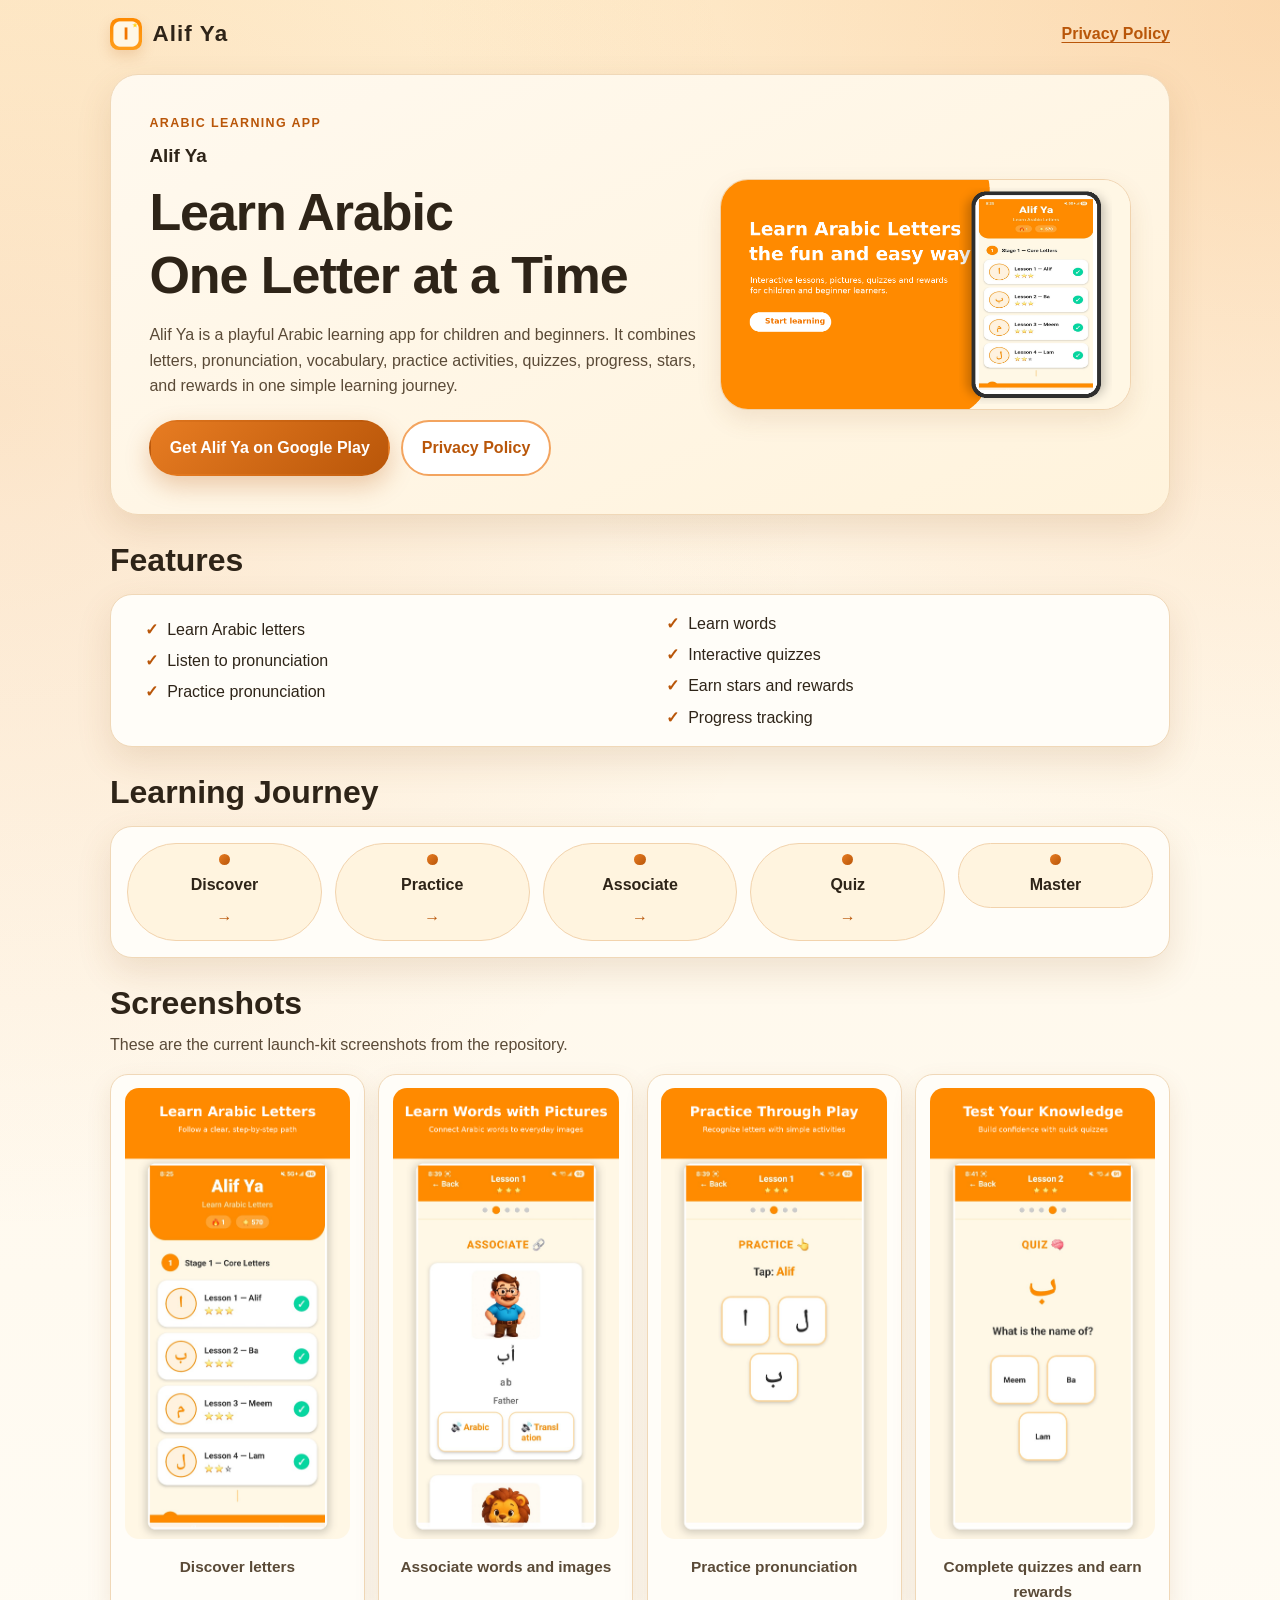
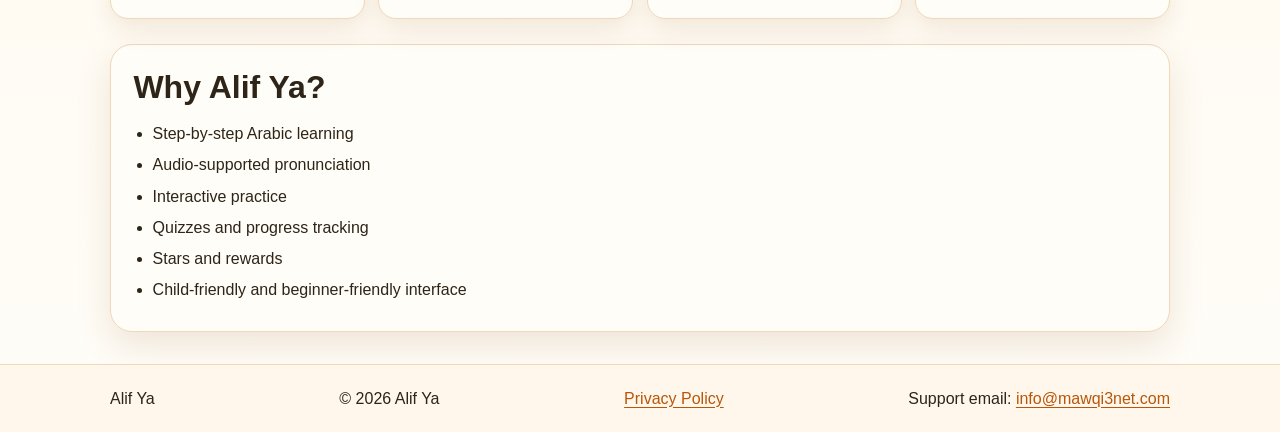
==== commit 3c4f3d8e: "Fix Google Play CTA merge conflict" ====
--- a/index.html
+++ b/index.html
@@ -68,18 +68,12 @@
               and rewards in one simple learning journey.
             </p>
             <div class="cta-row" aria-label="Primary actions">
-<<<<<<< HEAD
-              <!-- Replace href="#" with the approved final Google Play URL when public release is ready. -->
-              <a class="button button-primary button-disabled" href="https://play.google.com/store/apps/details?id=com.alifya.app&pcampaignid=web_share" aria-disabled="true"
-                >Download</a
-=======
               <a
                 class="button button-primary"
                 href="https://play.google.com/store/apps/details?id=com.alifya.app"
                 target="_blank"
                 rel="noopener noreferrer"
                 >Get Alif Ya on Google Play</a
->>>>>>> 4157b67 (Activate Google Play download link)
               >
               <a class="button button-secondary" href="privacy-policy/">Privacy Policy</a>
             </div>
